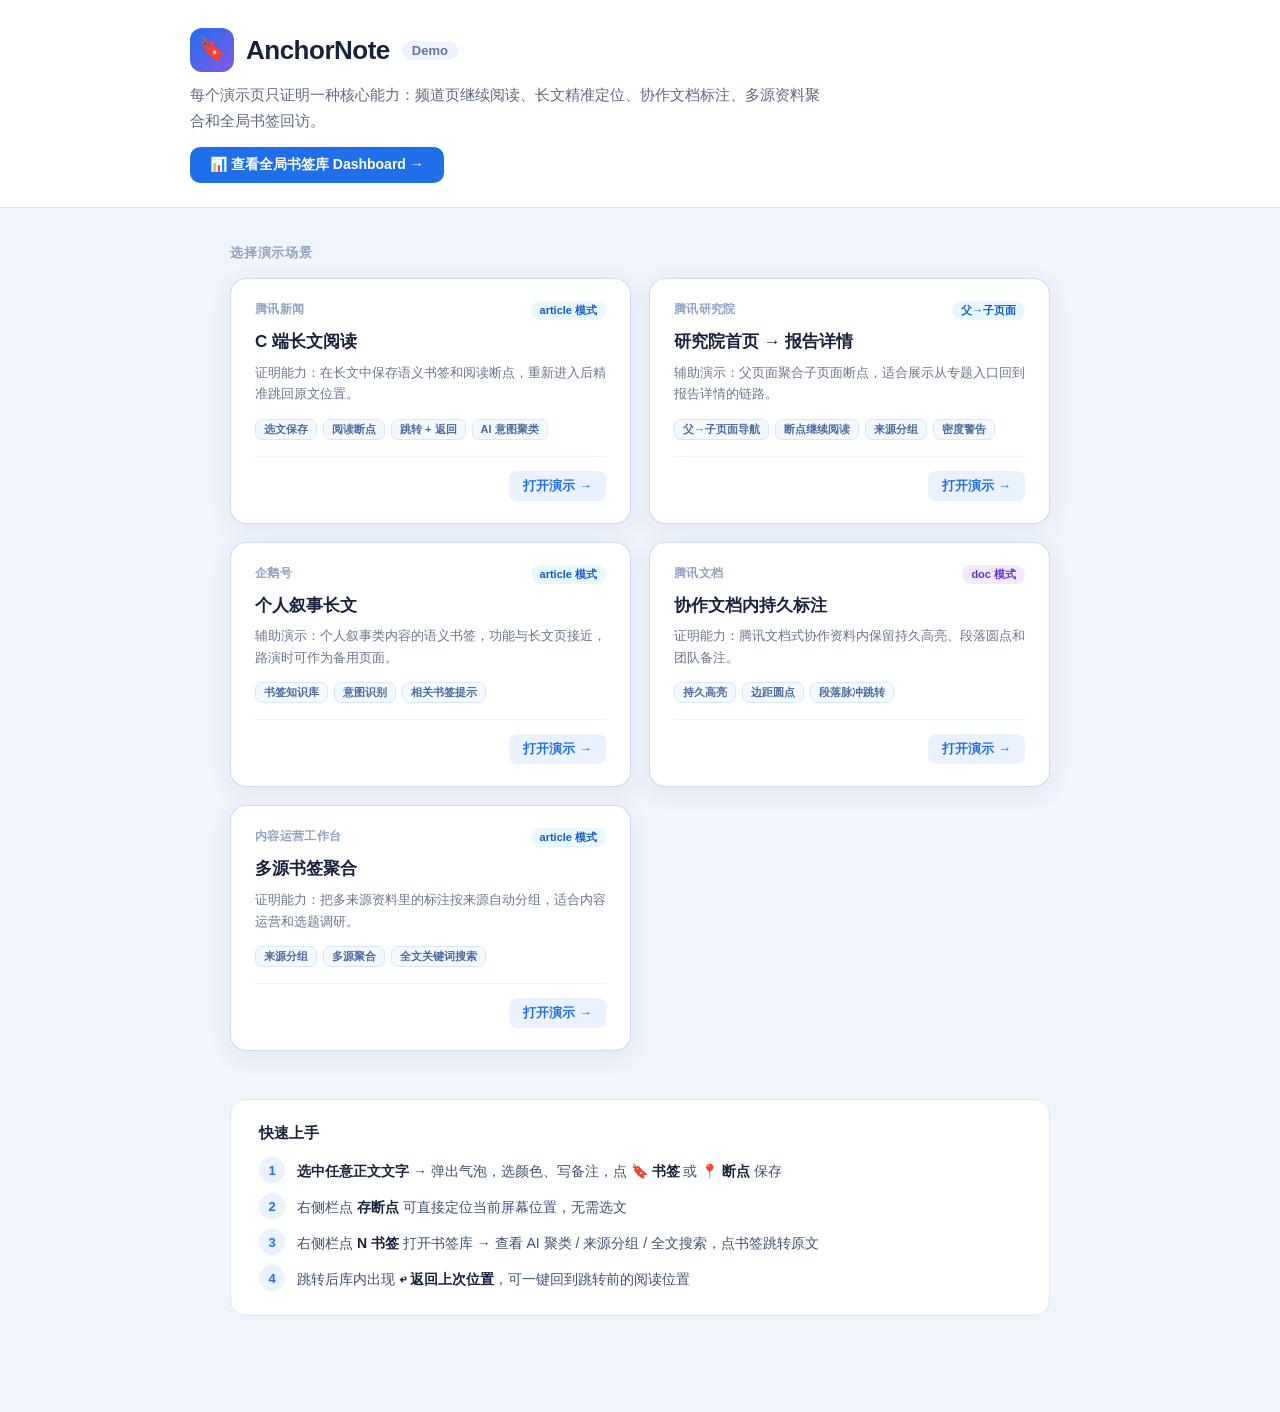
==== index.html @ 60f9fabb "Initial deploy: AnchorNote demo static site Co-Authored-By: Claude Sonnet 4.6 <noreply@anthropic.com" ====
<!doctype html>
<html lang="zh-CN">
<head>
  <meta charset="utf-8" />
  <meta name="viewport" content="width=device-width, initial-scale=1" />
  <title>AnchorNote Demo</title>
  <style>
    *, *::before, *::after { box-sizing: border-box; margin: 0; padding: 0; }
    body {
      font-family: -apple-system, "PingFang SC", "Microsoft YaHei", sans-serif;
      background: #f0f4fb;
      color: #17233d;
      min-height: 100vh;
    }

    /* header */
    .header {
      background: #fff;
      border-bottom: 1px solid #dde8f8;
      padding: 28px 40px 24px;
    }
    .header-inner {
      max-width: 900px;
      margin: 0 auto;
    }
    .logo {
      display: flex;
      align-items: center;
      gap: 12px;
      margin-bottom: 10px;
    }
    .logo-icon {
      width: 44px;
      height: 44px;
      border-radius: 12px;
      background: linear-gradient(135deg, #1f6feb, #8757e8);
      display: grid;
      place-items: center;
      font-size: 22px;
    }
    .logo-name {
      font-size: 26px;
      font-weight: 900;
      color: #17233d;
      letter-spacing: -0.5px;
    }
    .logo-tag {
      font-size: 13px;
      font-weight: 600;
      color: #68758f;
      background: #eef4ff;
      padding: 2px 10px;
      border-radius: 99px;
    }
    .header-desc {
      font-size: 15px;
      color: #5b6980;
      line-height: 1.7;
      max-width: 640px;
    }

    /* main */
    .main {
      max-width: 900px;
      margin: 36px auto;
      padding: 0 40px 60px;
    }
    .section-title {
      font-size: 13px;
      font-weight: 700;
      color: #8fa3c2;
      letter-spacing: .06em;
      text-transform: uppercase;
      margin-bottom: 16px;
    }

    /* demo cards */
    .cards {
      display: grid;
      grid-template-columns: repeat(auto-fill, minmax(360px, 1fr));
      gap: 18px;
      margin-bottom: 48px;
    }
    .card {
      background: #fff;
      border: 1px solid rgba(182, 205, 243, .7);
      border-radius: 16px;
      padding: 22px 24px;
      box-shadow: 0 6px 24px rgba(26, 68, 133, .07);
      text-decoration: none;
      color: inherit;
      display: block;
      transition: box-shadow .18s, transform .18s;
    }
    .card:hover {
      box-shadow: 0 16px 40px rgba(26, 68, 133, .14);
      transform: translateY(-2px);
    }
    .card-top {
      display: flex;
      align-items: flex-start;
      justify-content: space-between;
      gap: 10px;
      margin-bottom: 10px;
    }
    .card-platform {
      font-size: 12px;
      font-weight: 700;
      color: #8fa3c2;
      letter-spacing: .03em;
    }
    .mode-badge {
      font-size: 11px;
      font-weight: 700;
      padding: 2px 9px;
      border-radius: 99px;
      white-space: nowrap;
      flex-shrink: 0;
    }
    .mode-article { background: #e7f8ff; color: #1559ce; }
    .mode-doc     { background: #f0e9ff; color: #6533c9; }
    .card h2 {
      font-size: 17px;
      font-weight: 800;
      color: #17233d;
      line-height: 1.4;
      margin-bottom: 8px;
    }
    .card p {
      font-size: 13px;
      color: #68758f;
      line-height: 1.65;
      margin-bottom: 14px;
    }
    .card-features {
      display: flex;
      flex-wrap: wrap;
      gap: 6px;
    }
    .feat-tag {
      font-size: 11px;
      font-weight: 600;
      background: #f4f8ff;
      color: #4a6a9c;
      border: 1px solid #d8e8f8;
      border-radius: 7px;
      padding: 2px 8px;
    }
    .card-footer {
      margin-top: 16px;
      padding-top: 14px;
      border-top: 1px solid #edf2fb;
      display: flex;
      align-items: center;
      justify-content: space-between;
    }
    .open-btn {
      font-size: 13px;
      font-weight: 700;
      color: #1f6feb;
      background: #eaf2ff;
      border: 0;
      border-radius: 8px;
      padding: 6px 14px;
      cursor: pointer;
    }
    .card:hover .open-btn { background: #1f6feb; color: #fff; }

    /* quick-start */
    .quickstart {
      background: #fff;
      border: 1px solid #d8e8f8;
      border-radius: 16px;
      padding: 24px 28px;
    }
    .quickstart h3 {
      font-size: 15px;
      font-weight: 800;
      color: #17233d;
      margin-bottom: 14px;
    }
    .steps {
      display: grid;
      gap: 10px;
    }
    .step {
      display: flex;
      gap: 12px;
      align-items: flex-start;
    }
    .step-num {
      width: 26px;
      height: 26px;
      border-radius: 999px;
      background: #eaf2ff;
      color: #1f6feb;
      font-weight: 900;
      font-size: 13px;
      display: grid;
      place-items: center;
      flex-shrink: 0;
    }
    .step p {
      font-size: 14px;
      color: #3d5070;
      line-height: 1.6;
      padding-top: 3px;
    }
    .step strong { color: #17233d; }

    /* ── continue reading ── */
    .cp-section {
      margin-bottom: 40px;
    }
    .cp-section-head {
      display: flex;
      align-items: center;
      justify-content: space-between;
      margin-bottom: 14px;
    }
    .cp-list {
      display: grid;
      gap: 12px;
    }
    .cp-card {
      background: #fff;
      border: 1px solid rgba(182, 205, 243, .7);
      border-radius: 14px;
      padding: 16px 20px;
      box-shadow: 0 4px 16px rgba(26, 68, 133, .06);
      display: flex;
      align-items: center;
      gap: 16px;
      transition: box-shadow .15s, transform .15s;
    }
    .cp-card:hover {
      box-shadow: 0 10px 28px rgba(26, 68, 133, .13);
      transform: translateY(-1px);
    }
    .cp-page-icon {
      width: 42px; height: 42px; border-radius: 10px;
      display: grid; place-items: center;
      font-size: 20px; flex-shrink: 0;
    }
    .cp-info { flex: 1; min-width: 0; }
    .cp-page-title {
      font-size: 12px; font-weight: 700;
      color: #8fa3c2; margin-bottom: 3px;
      white-space: nowrap; overflow: hidden; text-overflow: ellipsis;
    }
    .cp-text {
      font-size: 14px; font-weight: 600; color: #17233d;
      line-height: 1.4;
      display: -webkit-box; -webkit-line-clamp: 2; -webkit-box-orient: vertical;
      overflow: hidden;
    }
    .cp-meta {
      font-size: 11px; color: #aab4c8; margin-top: 4px;
    }
    .cp-btn {
      flex-shrink: 0;
      font-family: -apple-system, "PingFang SC", sans-serif;
      font-size: 13px; font-weight: 700;
      padding: 8px 18px; border: 0; border-radius: 9px;
      background: #eaf2ff; color: #1f6feb;
      cursor: pointer; text-decoration: none;
      white-space: nowrap; display: inline-block;
    }
    .cp-btn:hover { background: #1f6feb; color: #fff; }
    .cp-empty {
      text-align: center; padding: 28px 20px;
      color: #aab4c8; font-size: 13px; line-height: 1.7;
      background: #fff; border: 1px dashed #d8e8f8; border-radius: 14px;
    }
  </style>
</head>
<body>

<header class="header">
  <div class="header-inner">
    <div class="logo">
      <div class="logo-icon">🔖</div>
      <span class="logo-name">AnchorNote</span>
      <span class="logo-tag">Demo</span>
    </div>
    <p class="header-desc">
      每个演示页只证明一种核心能力：频道页继续阅读、长文精准定位、协作文档标注、多源资料聚合和全局书签回访。
    </p>
    <a href="./dashboard.html" target="_blank" style="
      display:inline-flex;align-items:center;gap:8px;margin-top:14px;
      background:#1f6feb;color:#fff;text-decoration:none;
      font-size:14px;font-weight:700;padding:9px 20px;border-radius:10px;
    ">📊 查看全局书签库 Dashboard →</a>
  </div>
</header>

<main class="main">
  <!-- 继续阅读区域 — 由 JS 动态渲染 -->
  <div id="cp-section" class="cp-section" style="display:none">
    <div class="cp-section-head">
      <p class="section-title" style="margin:0">📍 继续阅读</p>
    </div>
    <div id="cp-list" class="cp-list"></div>
  </div>

  <p class="section-title">选择演示场景</p>

  <div class="cards">

    <a class="card" target="_blank" href="./pages/tencent-news-deep.html">
      <div class="card-top">
        <span class="card-platform">腾讯新闻</span>
        <span class="mode-badge mode-article">article 模式</span>
      </div>
      <h2>C 端长文阅读</h2>
      <p>证明能力：在长文中保存语义书签和阅读断点，重新进入后精准跳回原文位置。</p>
      <div class="card-features">
        <span class="feat-tag">选文保存</span>
        <span class="feat-tag">阅读断点</span>
        <span class="feat-tag">跳转 + 返回</span>
        <span class="feat-tag">AI 意图聚类</span>
      </div>
      <div class="card-footer">
        <span></span>
        <span class="open-btn">打开演示 →</span>
      </div>
    </a>

    <a class="card" target="_blank" href="./pages/tencent-research-index.html">
      <div class="card-top">
        <span class="card-platform">腾讯研究院</span>
        <span class="mode-badge mode-article">父→子页面</span>
      </div>
      <h2>研究院首页 → 报告详情</h2>
      <p>辅助演示：父页面聚合子页面断点，适合展示从专题入口回到报告详情的链路。</p>
      <div class="card-features">
        <span class="feat-tag">父→子页面导航</span>
        <span class="feat-tag">断点继续阅读</span>
        <span class="feat-tag">来源分组</span>
        <span class="feat-tag">密度警告</span>
      </div>
      <div class="card-footer">
        <span></span>
        <span class="open-btn">打开演示 →</span>
      </div>
    </a>

    <a class="card" target="_blank" href="./pages/penguin-article.html">
      <div class="card-top">
        <span class="card-platform">企鹅号</span>
        <span class="mode-badge mode-article">article 模式</span>
      </div>
      <h2>个人叙事长文</h2>
      <p>辅助演示：个人叙事类内容的语义书签，功能与长文页接近，路演时可作为备用页面。</p>
      <div class="card-features">
        <span class="feat-tag">书签知识库</span>
        <span class="feat-tag">意图识别</span>
        <span class="feat-tag">相关书签提示</span>
      </div>
      <div class="card-footer">
        <span></span>
        <span class="open-btn">打开演示 →</span>
      </div>
    </a>

    <a class="card" target="_blank" href="./pages/tencent-doc.html">
      <div class="card-top">
        <span class="card-platform">腾讯文档</span>
        <span class="mode-badge mode-doc">doc 模式</span>
      </div>
      <h2>协作文档内持久标注</h2>
      <p>证明能力：腾讯文档式协作资料内保留持久高亮、段落圆点和团队备注。</p>
      <div class="card-features">
        <span class="feat-tag">持久高亮</span>
        <span class="feat-tag">边距圆点</span>
        <span class="feat-tag">段落脉冲跳转</span>
      </div>
      <div class="card-footer">
        <span></span>
        <span class="open-btn">打开演示 →</span>
      </div>
    </a>

    <a class="card" target="_blank" href="./pages/content-research.html">
      <div class="card-top">
        <span class="card-platform">内容运营工作台</span>
        <span class="mode-badge mode-article">article 模式</span>
      </div>
      <h2>多源书签聚合</h2>
      <p>证明能力：把多来源资料里的标注按来源自动分组，适合内容运营和选题调研。</p>
      <div class="card-features">
        <span class="feat-tag">来源分组</span>
        <span class="feat-tag">多源聚合</span>
        <span class="feat-tag">全文关键词搜索</span>
      </div>
      <div class="card-footer">
        <span></span>
        <span class="open-btn">打开演示 →</span>
      </div>
    </a>

  </div>

  <div class="quickstart">
    <h3>快速上手</h3>
    <div class="steps">
      <div class="step">
        <div class="step-num">1</div>
        <p><strong>选中任意正文文字</strong> → 弹出气泡，选颜色、写备注，点 <strong>🔖 书签</strong> 或 <strong>📍 断点</strong> 保存</p>
      </div>
      <div class="step">
        <div class="step-num">2</div>
        <p>右侧栏点 <strong>存断点</strong> 可直接定位当前屏幕位置，无需选文</p>
      </div>
      <div class="step">
        <div class="step-num">3</div>
        <p>右侧栏点 <strong>N 书签</strong> 打开书签库 → 查看 AI 聚类 / 来源分组 / 全文搜索，点书签跳转原文</p>
      </div>
      <div class="step">
        <div class="step-num">4</div>
        <p>跳转后库内出现 <strong>↩ 返回上次位置</strong>，可一键回到跳转前的阅读位置</p>
      </div>
    </div>
  </div>
</main>

<script>
(function () {
  const PAGES = [
    { id: 'tencent-news-deep',             title: 'AI大模型正在重塑内容消费',       icon: '📰', color: '#1f6feb', file: './pages/tencent-news-deep.html' },
    { id: 'research-report-2024',           title: '2024年中国AI内容产业发展白皮书', icon: '📊', color: '#8757e8', file: './pages/research-report.html' },
    { id: 'penguin-article-dachang',        title: '我在腾讯做产品的五年',           icon: '✍️', color: '#18b99a', file: './pages/penguin-article.html' },
    { id: 'tencent-doc-anchornote-v23',     title: 'AnchorNote 产品功能规划 v2.3',  icon: '📄', color: '#f45b69', file: './pages/tencent-doc.html' },
    { id: 'content-research-ai-reader-2024',title: 'AI阅读助手竞品调研素材板',      icon: '🗂️', color: '#f6bd18', file: './pages/content-research.html' }
  ];

  function timeAgo(iso) {
    if (!iso) return '';
    const diff = Math.floor((Date.now() - new Date(iso)) / 1000);
    if (diff < 60)   return '刚刚';
    if (diff < 3600) return Math.floor(diff / 60) + ' 分钟前';
    if (diff < 86400)return Math.floor(diff / 3600) + ' 小时前';
    return Math.floor(diff / 86400) + ' 天前';
  }

  function loadCheckpoints() {
    const results = [];
    PAGES.forEach(page => {
      try {
        const raw = localStorage.getItem('anchornote.embed.' + page.id);
        if (!raw) return;
        const bms = JSON.parse(raw);
        const cp = bms.find(b => b.type === 'checkpoint');
        if (cp) results.push({ page, cp });
      } catch {}
    });
    // sort by most recently saved
    results.sort((a, b) => new Date(b.cp.createdAt) - new Date(a.cp.createdAt));
    return results;
  }

  function render() {
    const checkpoints = loadCheckpoints();
    const section = document.getElementById('cp-section');
    const list    = document.getElementById('cp-list');
    list.innerHTML = '';

    if (checkpoints.length === 0) {
      section.style.display = 'none';
      return;
    }

    section.style.display = '';
    checkpoints.forEach(({ page, cp }) => {
      const url = `${page.file}#an-jump=${encodeURIComponent(cp.id)}`;
      const card = document.createElement('div');
      card.className = 'cp-card';
      card.innerHTML = `
        <div class="cp-page-icon" style="background:${page.color}22">${page.icon}</div>
        <div class="cp-info">
          <div class="cp-page-title">${page.title}</div>
          <div class="cp-text">${cp.selectedText || cp.note || '阅读断点'}</div>
          <div class="cp-meta">📍 阅读断点 · ${timeAgo(cp.createdAt)}${cp.note ? ' · ' + cp.note : ''}</div>
        </div>
        <a class="cp-btn" href="${url}" target="_blank">继续阅读 →</a>`;
      list.appendChild(card);
    });
  }

  render();

  // refresh if another tab updates bookmarks
  window.addEventListener('storage', e => {
    if (e.key && e.key.startsWith('anchornote.embed.')) render();
  });
})();
</script>
</body>
</html>
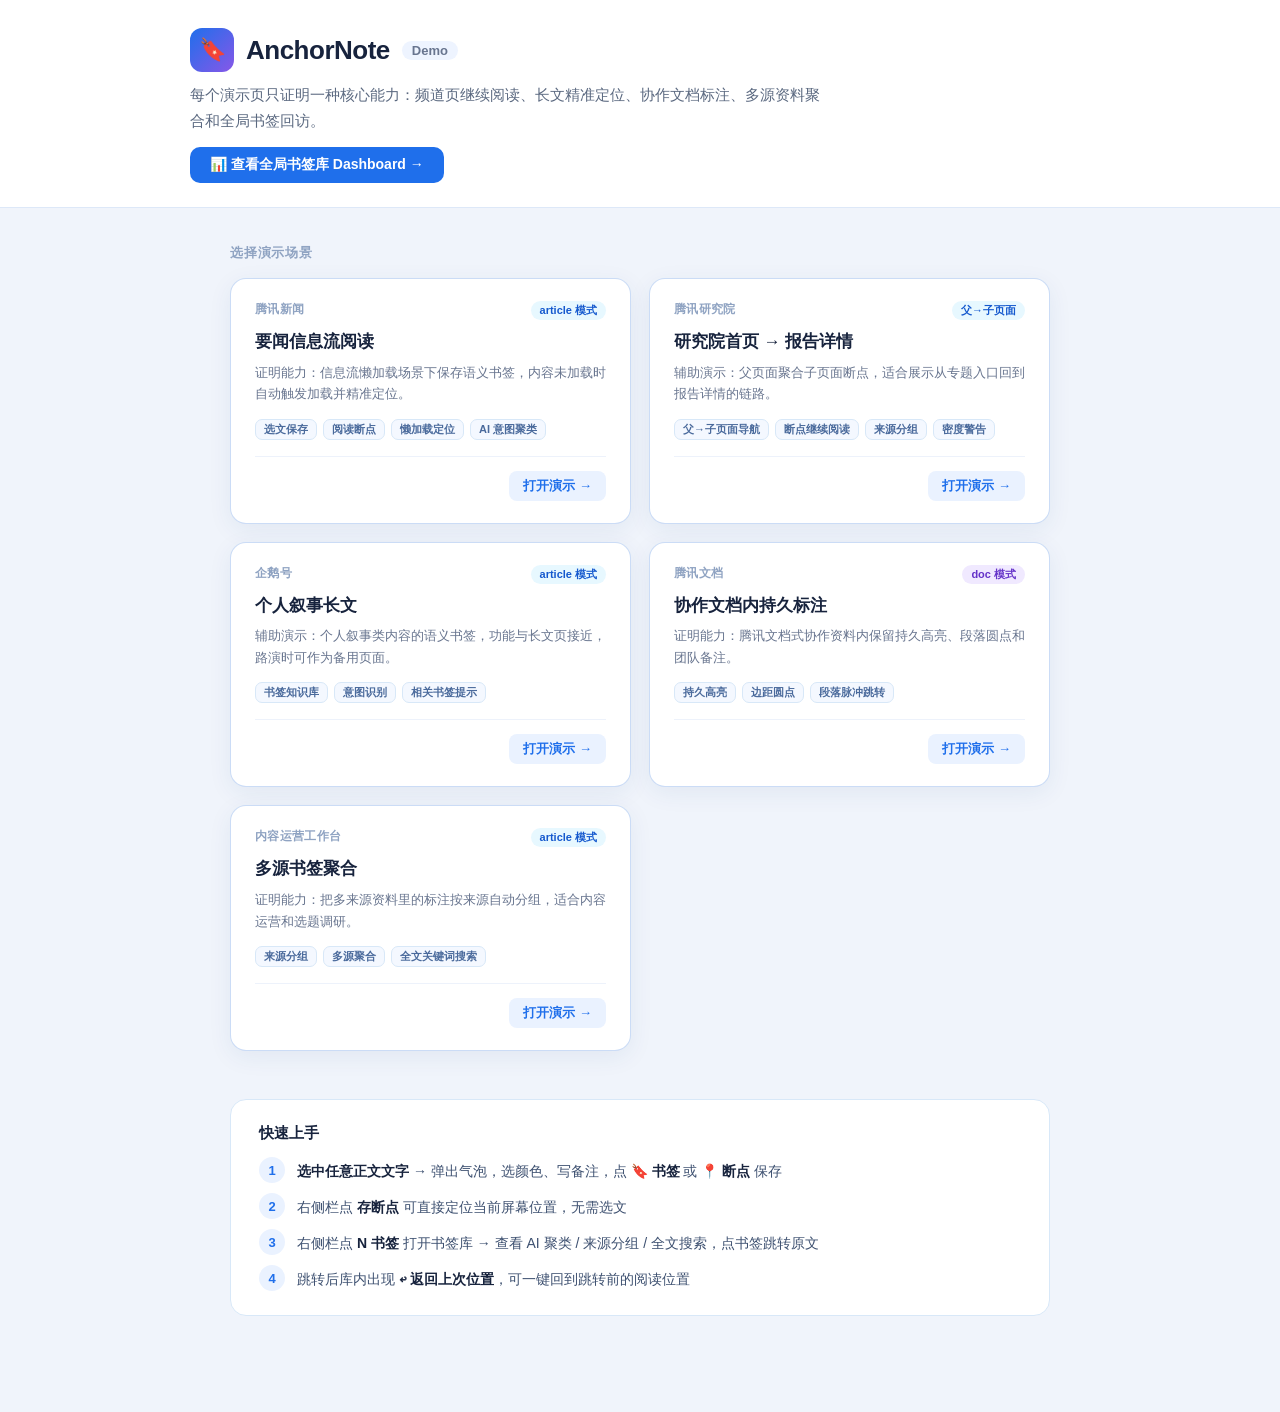
==== commit 1727950d: "fix: 腾讯新闻入口改为要闻页，更新卡片描述 index.html 腾讯新闻卡片链接从 tencent-news-deep.html 改为 tencent-news-yaowen.html，标题和功" ====
--- a/index.html
+++ b/index.html
@@ -295,29 +295,21 @@
 </header>
 
 <main class="main">
-  <!-- 继续阅读区域 — 由 JS 动态渲染 -->
-  <div id="cp-section" class="cp-section" style="display:none">
-    <div class="cp-section-head">
-      <p class="section-title" style="margin:0">📍 继续阅读</p>
-    </div>
-    <div id="cp-list" class="cp-list"></div>
-  </div>
-
   <p class="section-title">选择演示场景</p>
 
   <div class="cards">
 
-    <a class="card" target="_blank" href="./pages/tencent-news-deep.html">
+    <a class="card" target="_blank" href="./pages/tencent-news-yaowen.html">
       <div class="card-top">
         <span class="card-platform">腾讯新闻</span>
         <span class="mode-badge mode-article">article 模式</span>
       </div>
-      <h2>C 端长文阅读</h2>
-      <p>证明能力：在长文中保存语义书签和阅读断点，重新进入后精准跳回原文位置。</p>
+      <h2>要闻信息流阅读</h2>
+      <p>证明能力：信息流懒加载场景下保存语义书签，内容未加载时自动触发加载并精准定位。</p>
       <div class="card-features">
         <span class="feat-tag">选文保存</span>
         <span class="feat-tag">阅读断点</span>
-        <span class="feat-tag">跳转 + 返回</span>
+        <span class="feat-tag">懒加载定位</span>
         <span class="feat-tag">AI 意图聚类</span>
       </div>
       <div class="card-footer">
@@ -427,7 +419,7 @@
 <script>
 (function () {
   const PAGES = [
-    { id: 'tencent-news-deep',             title: 'AI大模型正在重塑内容消费',       icon: '📰', color: '#1f6feb', file: './pages/tencent-news-deep.html' },
+    { id: 'tencent-news-yaowen',            title: '腾讯新闻要闻信息流',             icon: '📰', color: '#1f6feb', file: './pages/tencent-news-yaowen.html' },
     { id: 'research-report-2024',           title: '2024年中国AI内容产业发展白皮书', icon: '📊', color: '#8757e8', file: './pages/research-report.html' },
     { id: 'penguin-article-dachang',        title: '我在腾讯做产品的五年',           icon: '✍️', color: '#18b99a', file: './pages/penguin-article.html' },
     { id: 'tencent-doc-anchornote-v23',     title: 'AnchorNote 产品功能规划 v2.3',  icon: '📄', color: '#f45b69', file: './pages/tencent-doc.html' },
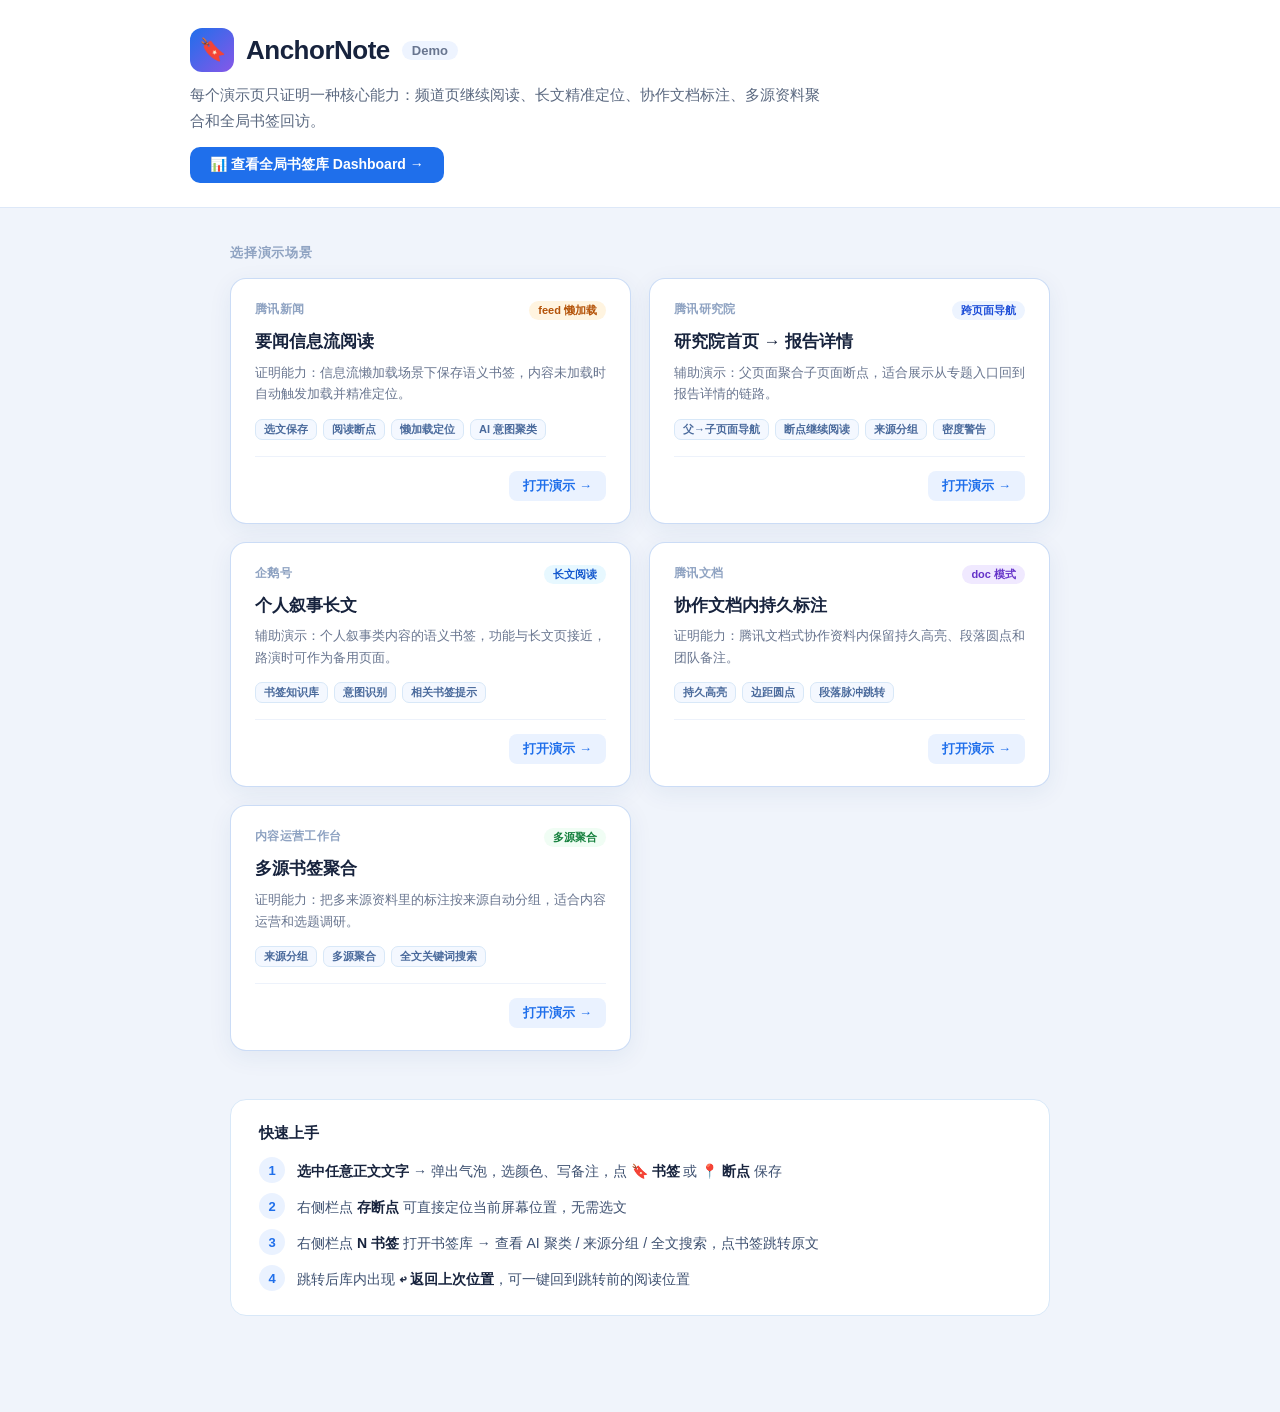
==== commit 9968e1bb: "style: 区分各场景卡片 badge，替换千篇一律的 article 模式 - 腾讯新闻：feed 懒加载（橙色） - 腾讯研究院：跨页面导航（蓝色） - 企鹅号：长文阅读（蓝色，沿用 artic" ====
--- a/index.html
+++ b/index.html
@@ -119,6 +119,9 @@
     }
     .mode-article { background: #e7f8ff; color: #1559ce; }
     .mode-doc     { background: #f0e9ff; color: #6533c9; }
+    .mode-feed    { background: #fff4e0; color: #b45309; }
+    .mode-cross   { background: #edf4ff; color: #1d4ed8; }
+    .mode-research{ background: #f0fdf4; color: #15803d; }
     .card h2 {
       font-size: 17px;
       font-weight: 800;
@@ -302,7 +305,7 @@
     <a class="card" target="_blank" href="./pages/tencent-news-yaowen.html">
       <div class="card-top">
         <span class="card-platform">腾讯新闻</span>
-        <span class="mode-badge mode-article">article 模式</span>
+        <span class="mode-badge mode-feed">feed 懒加载</span>
       </div>
       <h2>要闻信息流阅读</h2>
       <p>证明能力：信息流懒加载场景下保存语义书签，内容未加载时自动触发加载并精准定位。</p>
@@ -321,7 +324,7 @@
     <a class="card" target="_blank" href="./pages/tencent-research-index.html">
       <div class="card-top">
         <span class="card-platform">腾讯研究院</span>
-        <span class="mode-badge mode-article">父→子页面</span>
+        <span class="mode-badge mode-cross">跨页面导航</span>
       </div>
       <h2>研究院首页 → 报告详情</h2>
       <p>辅助演示：父页面聚合子页面断点，适合展示从专题入口回到报告详情的链路。</p>
@@ -340,7 +343,7 @@
     <a class="card" target="_blank" href="./pages/penguin-article.html">
       <div class="card-top">
         <span class="card-platform">企鹅号</span>
-        <span class="mode-badge mode-article">article 模式</span>
+        <span class="mode-badge mode-article">长文阅读</span>
       </div>
       <h2>个人叙事长文</h2>
       <p>辅助演示：个人叙事类内容的语义书签，功能与长文页接近，路演时可作为备用页面。</p>
@@ -376,7 +379,7 @@
     <a class="card" target="_blank" href="./pages/content-research.html">
       <div class="card-top">
         <span class="card-platform">内容运营工作台</span>
-        <span class="mode-badge mode-article">article 模式</span>
+        <span class="mode-badge mode-research">多源聚合</span>
       </div>
       <h2>多源书签聚合</h2>
       <p>证明能力：把多来源资料里的标注按来源自动分组，适合内容运营和选题调研。</p>
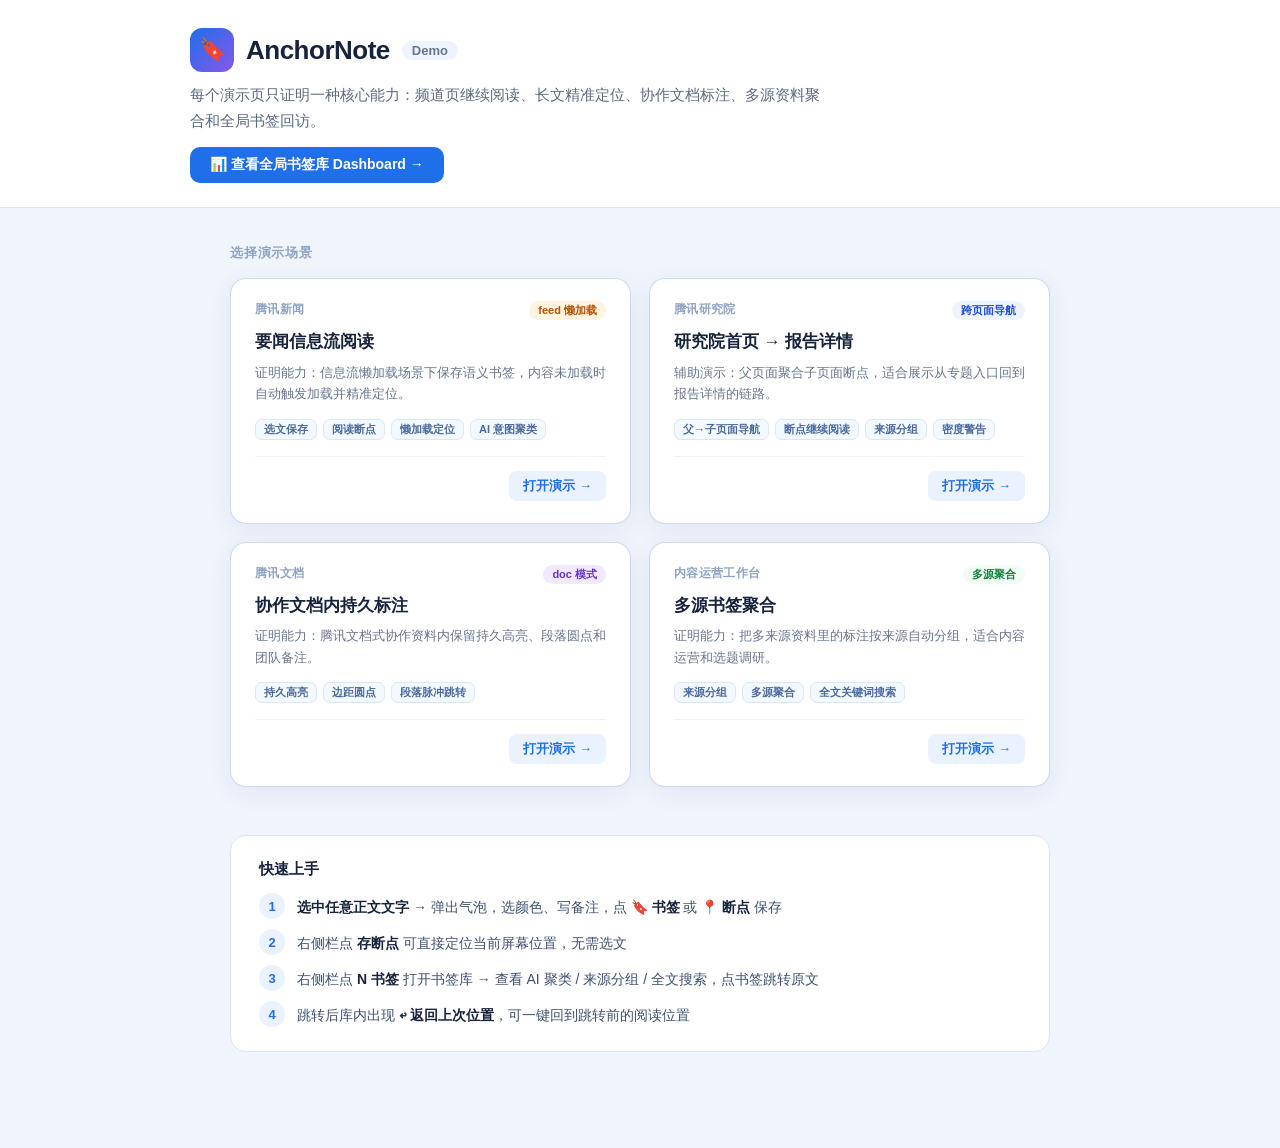
==== commit 3c28a417: "fix: refine demo pages and bookmark views" ====
--- a/index.html
+++ b/index.html
@@ -340,24 +340,6 @@
       </div>
     </a>
 
-    <a class="card" target="_blank" href="./pages/penguin-article.html">
-      <div class="card-top">
-        <span class="card-platform">企鹅号</span>
-        <span class="mode-badge mode-article">长文阅读</span>
-      </div>
-      <h2>个人叙事长文</h2>
-      <p>辅助演示：个人叙事类内容的语义书签，功能与长文页接近，路演时可作为备用页面。</p>
-      <div class="card-features">
-        <span class="feat-tag">书签知识库</span>
-        <span class="feat-tag">意图识别</span>
-        <span class="feat-tag">相关书签提示</span>
-      </div>
-      <div class="card-footer">
-        <span></span>
-        <span class="open-btn">打开演示 →</span>
-      </div>
-    </a>
-
     <a class="card" target="_blank" href="./pages/tencent-doc.html">
       <div class="card-top">
         <span class="card-platform">腾讯文档</span>
@@ -424,7 +406,6 @@
   const PAGES = [
     { id: 'tencent-news-yaowen',            title: '腾讯新闻要闻信息流',             icon: '📰', color: '#1f6feb', file: './pages/tencent-news-yaowen.html' },
     { id: 'research-report-2024',           title: '2024年中国AI内容产业发展白皮书', icon: '📊', color: '#8757e8', file: './pages/research-report.html' },
-    { id: 'penguin-article-dachang',        title: '我在腾讯做产品的五年',           icon: '✍️', color: '#18b99a', file: './pages/penguin-article.html' },
     { id: 'tencent-doc-anchornote-v23',     title: 'AnchorNote 产品功能规划 v2.3',  icon: '📄', color: '#f45b69', file: './pages/tencent-doc.html' },
     { id: 'content-research-ai-reader-2024',title: 'AI阅读助手竞品调研素材板',      icon: '🗂️', color: '#f6bd18', file: './pages/content-research.html' }
   ];
